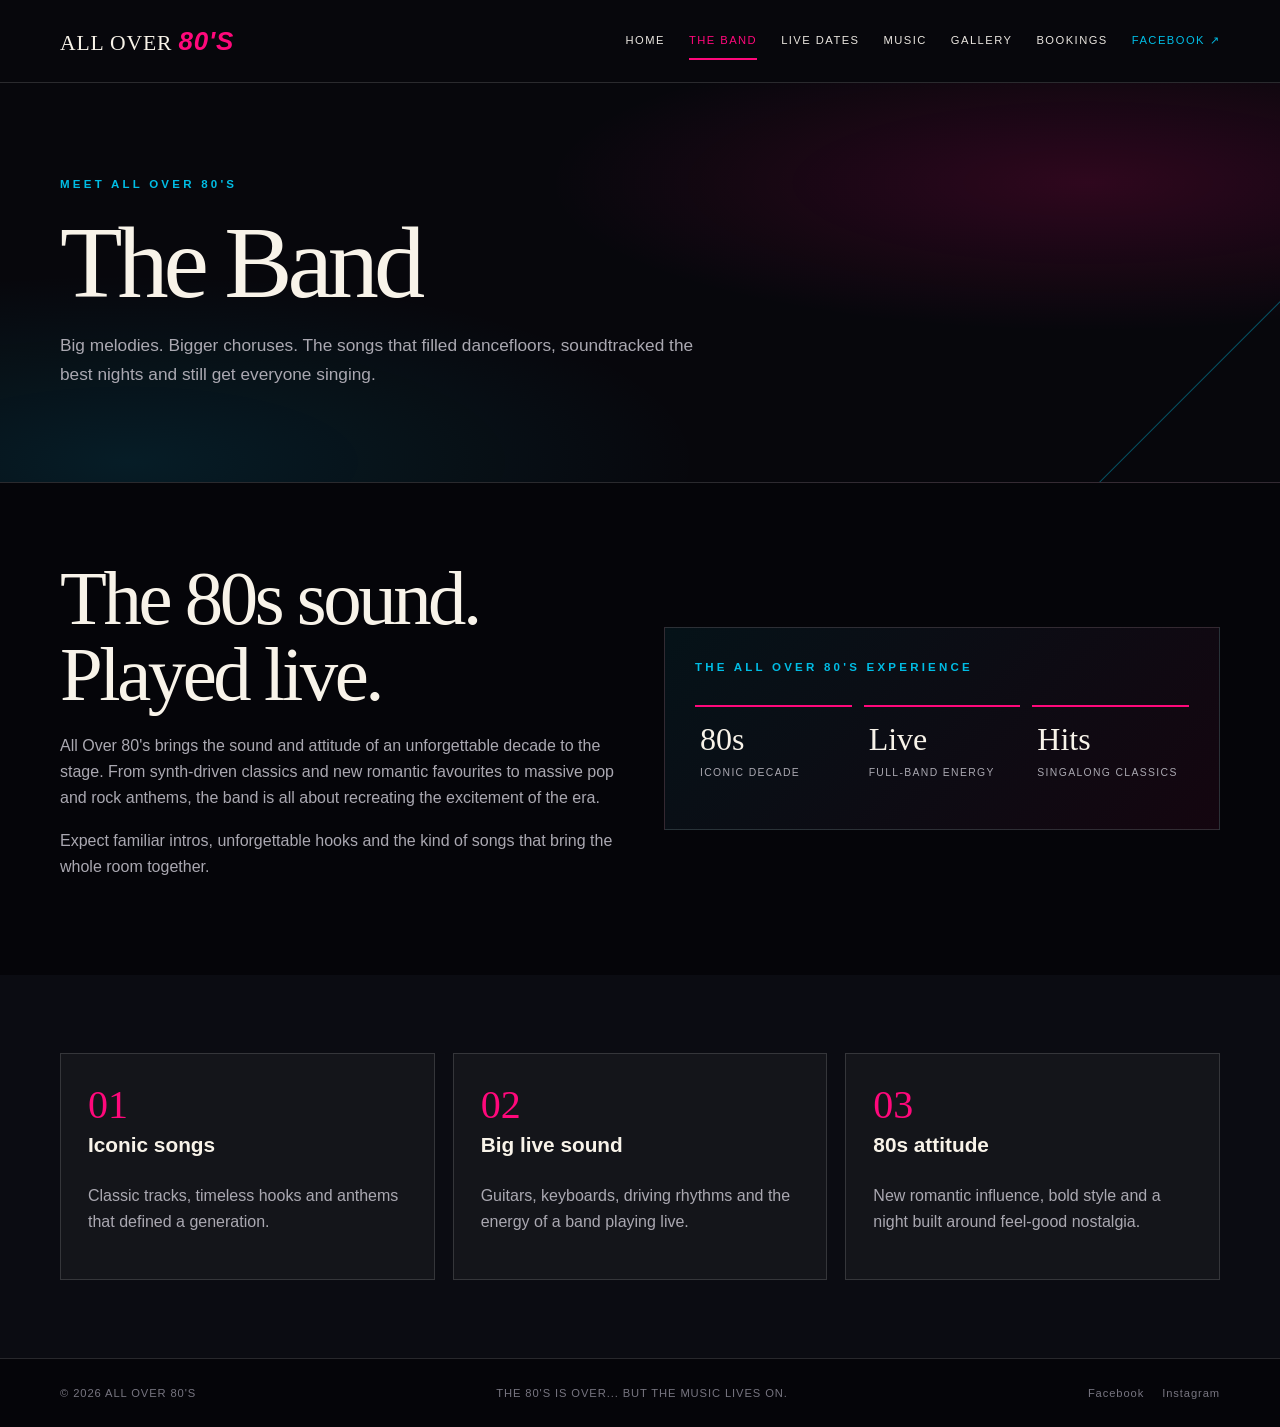
==== band.html @ 2fe8a147 "Add files via upload" ====
<!DOCTYPE html><html lang="en"><head><meta charset="utf-8"><meta name="viewport" content="width=device-width,initial-scale=1"><meta name="theme-color" content="#050509"><meta name="description" content="Meet All Over 80's and discover the band."><title>The Band | All Over 80's</title><link rel="stylesheet" href="assets/styles.css"></head><body><header class="site-header"><div class="wrap nav">
<a class="brand" href="index.html">ALL OVER <b>80'S</b></a>
<button class="menu" aria-label="Open navigation" aria-expanded="false" onclick="toggleMenu()">☰</button>
<nav id="nav"><a class="" href="index.html">Home</a><a class="active" href="band.html">The Band</a><a class="" href="live.html">Live Dates</a><a class="" href="music.html">Music</a><a class="" href="gallery.html">Gallery</a><a class="" href="bookings.html">Bookings</a><a class="social-nav" href="https://www.facebook.com/share/1AEYvwvTdi/" target="_blank" rel="noopener">Facebook ↗</a></nav>
</div></header><main>
<section class="page-hero"><div class="wrap"><div class="eyebrow">Meet All Over 80's</div><h1>The Band</h1><p>Big melodies. Bigger choruses. The songs that filled dancefloors, soundtracked the best nights and still get everyone singing.</p></div></section>
<section class="content"><div class="wrap two-col"><div><h2>The 80s sound.<br>Played live.</h2><p>All Over 80's brings the sound and attitude of an unforgettable decade to the stage. From synth-driven classics and new romantic favourites to massive pop and rock anthems, the band is all about recreating the excitement of the era.</p><p>Expect familiar intros, unforgettable hooks and the kind of songs that bring the whole room together.</p></div><div class="panel"><div class="eyebrow">The All Over 80's experience</div><div class="stats"><div class="stat"><strong>80s</strong><span>Iconic decade</span></div><div class="stat"><strong>Live</strong><span>Full-band energy</span></div><div class="stat"><strong>Hits</strong><span>Singalong classics</span></div></div></div></div></section>
<section class="content" style="background:#0b0c12"><div class="wrap"><div class="card-grid"><article class="card"><div class="num">01</div><h3>Iconic songs</h3><p>Classic tracks, timeless hooks and anthems that defined a generation.</p></article><article class="card"><div class="num">02</div><h3>Big live sound</h3><p>Guitars, keyboards, driving rhythms and the energy of a band playing live.</p></article><article class="card"><div class="num">03</div><h3>80s attitude</h3><p>New romantic influence, bold style and a night built around feel-good nostalgia.</p></article></div></div></section>
</main><footer><div class="wrap footer-row"><span>© <span id="year"></span> ALL OVER 80'S</span><span>THE 80'S IS OVER... BUT THE MUSIC LIVES ON.</span><div class="footer-social"><a href="https://www.facebook.com/share/1AEYvwvTdi/" target="_blank" rel="noopener">Facebook</a><a href="https://www.instagram.com/allover80s/" target="_blank" rel="noopener">Instagram</a></div></div></footer>
<script src="assets/site.js"></script></body></html>
---- assets/styles.css ----
:root{--ink:#050509;--panel:#0d1019;--white:#f8f3e9;--muted:#aaa8b1;--pink:#ff087b;--cyan:#00bde5;--line:rgba(255,255,255,.14);--max:1160px}
*{box-sizing:border-box}html{scroll-behavior:smooth}body{margin:0;background:var(--ink);color:var(--white);font:16px/1.65 Arial,Helvetica,sans-serif}
a{color:inherit;text-decoration:none}img{max-width:100%;display:block}.wrap{width:min(var(--max),calc(100% - 44px));margin:auto}
.eyebrow{font-size:.72rem;letter-spacing:.28em;text-transform:uppercase;color:var(--cyan);font-weight:700}
h1,h2,h3,p{margin-top:0}h1,h2,.display{font-family:Georgia,'Times New Roman',serif;font-weight:500;line-height:.99}
h1{font-size:clamp(3rem,8vw,6.8rem);letter-spacing:-.05em;margin:18px 0}h2{font-size:clamp(2.5rem,6vw,4.8rem);letter-spacing:-.045em;margin-bottom:20px}h3{font-size:1.3rem}p{color:var(--muted)}
.btn{display:inline-flex;align-items:center;justify-content:center;gap:10px;padding:14px 22px;border:1px solid var(--pink);background:var(--pink);color:#fff;font-weight:800;letter-spacing:.12em;text-transform:uppercase;font-size:.75rem;transition:.2s;cursor:pointer}
.btn:hover{background:transparent;color:var(--pink);transform:translateY(-2px)}.btn.outline{background:transparent;border-color:var(--cyan)}.btn.outline:hover{background:var(--cyan);color:#001018}
.site-header{position:relative;z-index:10;background:#07070c;border-bottom:1px solid var(--line)}
.nav{min-height:82px;display:flex;align-items:center;justify-content:space-between;gap:24px}.brand{font:1.35rem Georgia,serif;letter-spacing:.04em;white-space:nowrap}.brand b{font:bold italic 1.2em Arial;color:var(--pink)}
nav{display:flex;gap:24px;align-items:center}nav a{font-size:.7rem;text-transform:uppercase;letter-spacing:.13em;color:#e9e5df;padding:9px 0;border-bottom:2px solid transparent}
nav a:hover,nav a.active{color:var(--pink);border-color:var(--pink)}.social-nav{color:var(--cyan)}
.menu{display:none;background:none;border:1px solid var(--line);color:white;padding:9px 12px;font-size:1.2rem}
.page-hero{padding:92px 0 76px;position:relative;overflow:hidden;background:radial-gradient(ellipse at 85% 25%,rgba(255,8,123,.16),transparent 35%),radial-gradient(ellipse at 10% 95%,rgba(0,189,229,.12),transparent 35%),#07070c;border-bottom:1px solid var(--line)}
.page-hero:after{content:"";position:absolute;width:350px;height:350px;border:1px solid rgba(0,189,229,.4);transform:rotate(45deg);right:-180px;bottom:-240px;pointer-events:none}
.page-hero .wrap{position:relative;z-index:1}.page-hero p{max-width:650px;font-size:1.08rem}
.content{padding:78px 0}.two-col{display:grid;grid-template-columns:1fr 1fr;gap:48px;align-items:center}
.panel{background:linear-gradient(135deg,rgba(0,189,229,.07),rgba(255,8,123,.06));border:1px solid var(--line);padding:30px}
.card-grid{display:grid;grid-template-columns:repeat(3,1fr);gap:18px}.card{background:rgba(255,255,255,.035);border:1px solid var(--line);padding:27px;min-height:190px}.card .num{font:2.5rem Georgia,serif;color:var(--pink)}
.logo-home{max-width:560px;margin:auto;border:1px solid rgba(255,8,123,.55);box-shadow:14px 14px 0 rgba(0,189,229,.12)}
.home-grid{display:grid;grid-template-columns:1fr 1fr;gap:55px;align-items:center}.home-hero{padding:72px 0 90px;background:radial-gradient(ellipse at 75% 35%,rgba(255,8,123,.17),transparent 35%),radial-gradient(ellipse at 15% 90%,rgba(0,189,229,.13),transparent 33%),#050509}
.home-hero h1 .pink{font:900 italic 1.05em Arial;color:var(--pink);letter-spacing:-.08em}.lead{font-size:1.08rem;max-width:520px}.actions{display:flex;gap:13px;flex-wrap:wrap;margin-top:28px}
.ticker{border-top:1px solid var(--line);border-bottom:1px solid var(--line);background:#090b12;padding:16px 0;text-align:center;font-size:.75rem;font-weight:800;letter-spacing:.2em;text-transform:uppercase}.ticker span{color:var(--pink);padding:0 18px}
.stats{display:grid;grid-template-columns:repeat(3,1fr);gap:12px;margin-top:28px}.stat{border-top:2px solid var(--pink);padding:14px 5px}.stat strong{display:block;font:2rem Georgia,serif}.stat span{font-size:.65rem;letter-spacing:.13em;text-transform:uppercase;color:var(--muted)}
.gig-panel{border:1px solid var(--line);padding:32px;background:linear-gradient(110deg,rgba(0,189,229,.08),rgba(255,8,123,.07));display:flex;justify-content:space-between;align-items:center;gap:25px}
.gig-panel h3{font:2rem Georgia,serif;margin-bottom:8px}.gig-panel p{margin:0}
.music-grid{display:grid;grid-template-columns:1fr 1fr;gap:18px}.music-card{padding:30px;border:1px solid var(--line);background:#0b0c12}.tag{font-size:.68rem;letter-spacing:.2em;text-transform:uppercase;color:var(--cyan)}
.gallery-grid{display:grid;grid-template-columns:repeat(3,1fr);gap:16px}.gallery-tile{min-height:230px;display:flex;align-items:end;padding:20px;border:1px solid var(--line);background:linear-gradient(145deg,rgba(0,189,229,.22),transparent 55%),linear-gradient(35deg,rgba(255,8,123,.25),#11131d);position:relative;overflow:hidden}.gallery-tile:after{content:"";position:absolute;width:170px;height:170px;border:1px solid rgba(255,255,255,.25);transform:rotate(45deg);right:-55px;top:-55px}.gallery-tile span{position:relative;z-index:1;text-transform:uppercase;letter-spacing:.15em;font-size:.72rem;font-weight:bold}
.booking-layout{display:grid;grid-template-columns:.8fr 1.2fr;gap:45px;align-items:start}.form-box{padding:32px;background:#0d1019;border:1px solid var(--line)}.form-grid{display:grid;grid-template-columns:1fr 1fr;gap:16px}.field{display:flex;flex-direction:column;gap:7px}.field.full{grid-column:1/-1}label{font-size:.72rem;letter-spacing:.12em;text-transform:uppercase;color:#e9e5df}
input,select,textarea{width:100%;padding:13px 14px;background:#07080d;border:1px solid rgba(255,255,255,.2);color:var(--white);font:inherit;border-radius:0}textarea{min-height:130px;resize:vertical}input:focus,select:focus,textarea:focus{outline:1px solid var(--cyan);border-color:var(--cyan)}
.form-note{font-size:.78rem;color:#8c8994;margin:14px 0 20px}.checkline{display:flex;align-items:flex-start;gap:10px;color:var(--muted);font-size:.83rem}.checkline input{width:auto;margin-top:5px}
.socials{display:flex;gap:18px;flex-wrap:wrap;margin-top:22px}.socials a{font-size:.72rem;letter-spacing:.15em;text-transform:uppercase;border-bottom:1px solid var(--pink);padding-bottom:5px}.socials a:hover{color:var(--cyan)}
footer{border-top:1px solid var(--line);padding:25px 0;color:#777580;font-size:.7rem;letter-spacing:.08em}.footer-row{display:flex;justify-content:space-between;gap:18px;flex-wrap:wrap}.footer-social{display:flex;gap:18px}
@media(max-width:900px){nav{gap:14px}nav a{font-size:.64rem;letter-spacing:.08em}.home-grid,.two-col,.booking-layout{grid-template-columns:1fr}.logo-home{max-width:600px}.card-grid{grid-template-columns:1fr 1fr}}
@media(max-width:700px){.wrap{width:min(100% - 32px,var(--max))}.nav{min-height:72px}.menu{display:block}nav{display:none;position:absolute;top:71px;left:0;width:100%;padding:18px 22px 24px;background:#08090f;border-bottom:1px solid var(--line);flex-direction:column;align-items:flex-start}nav.open{display:flex}nav a{font-size:.75rem}.home-grid{gap:38px}.home-hero{padding:55px 0 65px}.page-hero{padding:65px 0 55px}.content{padding:60px 0}.card-grid,.gallery-grid,.music-grid{grid-template-columns:1fr}.gig-panel{align-items:flex-start;flex-direction:column}.form-grid{grid-template-columns:1fr}.field.full{grid-column:auto}.form-box{padding:22px}}
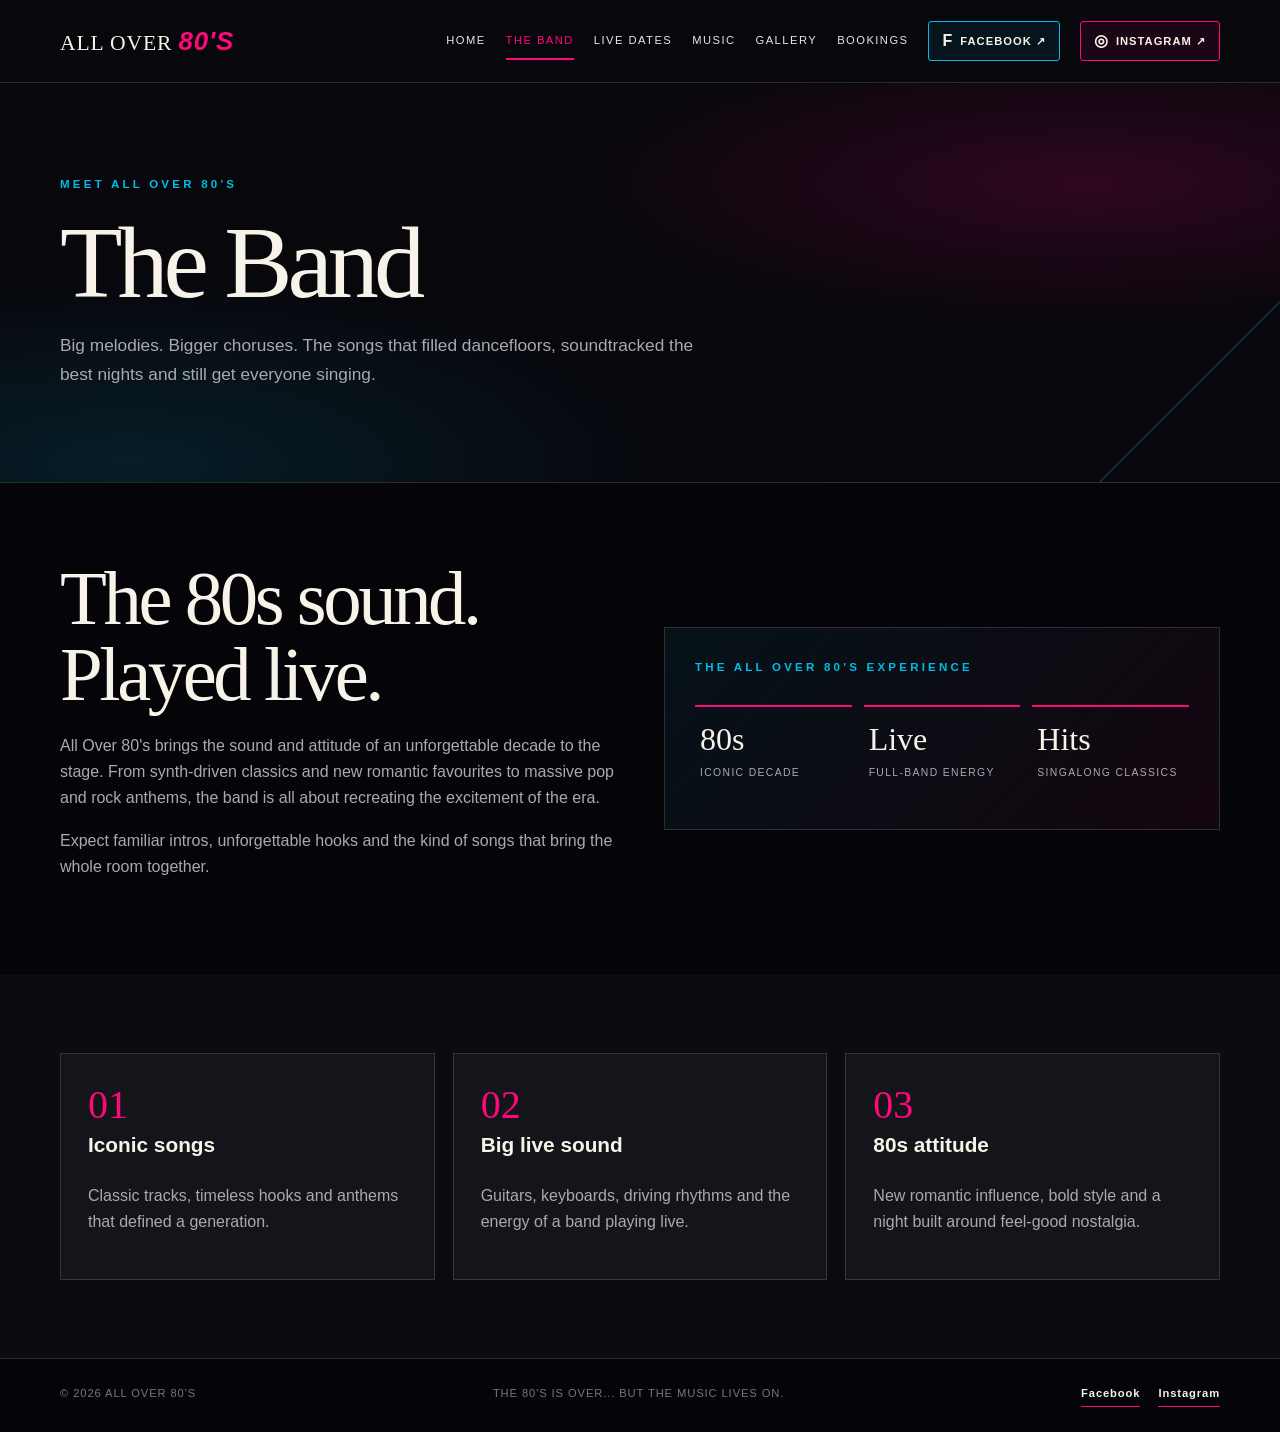
==== commit c6f8c632: "Add files via upload" ====
--- a/band.html
+++ b/band.html
@@ -1,7 +1,7 @@
 <!DOCTYPE html><html lang="en"><head><meta charset="utf-8"><meta name="viewport" content="width=device-width,initial-scale=1"><meta name="theme-color" content="#050509"><meta name="description" content="Meet All Over 80's and discover the band."><title>The Band | All Over 80's</title><link rel="stylesheet" href="assets/styles.css"></head><body><header class="site-header"><div class="wrap nav">
 <a class="brand" href="index.html">ALL OVER <b>80'S</b></a>
 <button class="menu" aria-label="Open navigation" aria-expanded="false" onclick="toggleMenu()">☰</button>
-<nav id="nav"><a class="" href="index.html">Home</a><a class="active" href="band.html">The Band</a><a class="" href="live.html">Live Dates</a><a class="" href="music.html">Music</a><a class="" href="gallery.html">Gallery</a><a class="" href="bookings.html">Bookings</a><a class="social-nav" href="https://www.facebook.com/share/1AEYvwvTdi/" target="_blank" rel="noopener">Facebook ↗</a></nav>
+<nav id="nav"><a class="" href="index.html">Home</a><a class="active" href="band.html">The Band</a><a class="" href="live.html">Live Dates</a><a class="" href="music.html">Music</a><a class="" href="gallery.html">Gallery</a><a class="" href="bookings.html">Bookings</a><a class="social-nav facebook" href="https://www.facebook.com/share/1AEYvwvTdi/" target="_blank" rel="noopener"><span class="social-icon">f</span> Facebook ↗</a><a class="social-nav instagram" href="https://www.instagram.com/allover80s/" target="_blank" rel="noopener"><span class="social-icon">◎</span> Instagram ↗</a></nav>
 </div></header><main>
 <section class="page-hero"><div class="wrap"><div class="eyebrow">Meet All Over 80's</div><h1>The Band</h1><p>Big melodies. Bigger choruses. The songs that filled dancefloors, soundtracked the best nights and still get everyone singing.</p></div></section>
 <section class="content"><div class="wrap two-col"><div><h2>The 80s sound.<br>Played live.</h2><p>All Over 80's brings the sound and attitude of an unforgettable decade to the stage. From synth-driven classics and new romantic favourites to massive pop and rock anthems, the band is all about recreating the excitement of the era.</p><p>Expect familiar intros, unforgettable hooks and the kind of songs that bring the whole room together.</p></div><div class="panel"><div class="eyebrow">The All Over 80's experience</div><div class="stats"><div class="stat"><strong>80s</strong><span>Iconic decade</span></div><div class="stat"><strong>Live</strong><span>Full-band energy</span></div><div class="stat"><strong>Hits</strong><span>Singalong classics</span></div></div></div></div></section>
--- a/assets/styles.css
+++ b/assets/styles.css
@@ -9,8 +9,13 @@
 .btn:hover{background:transparent;color:var(--pink);transform:translateY(-2px)}.btn.outline{background:transparent;border-color:var(--cyan)}.btn.outline:hover{background:var(--cyan);color:#001018}
 .site-header{position:relative;z-index:10;background:#07070c;border-bottom:1px solid var(--line)}
 .nav{min-height:82px;display:flex;align-items:center;justify-content:space-between;gap:24px}.brand{font:1.35rem Georgia,serif;letter-spacing:.04em;white-space:nowrap}.brand b{font:bold italic 1.2em Arial;color:var(--pink)}
-nav{display:flex;gap:24px;align-items:center}nav a{font-size:.7rem;text-transform:uppercase;letter-spacing:.13em;color:#e9e5df;padding:9px 0;border-bottom:2px solid transparent}
-nav a:hover,nav a.active{color:var(--pink);border-color:var(--pink)}.social-nav{color:var(--cyan)}
+nav{display:flex;gap:20px;align-items:center}nav a{font-size:.7rem;text-transform:uppercase;letter-spacing:.13em;color:#e9e5df;padding:9px 0;border-bottom:2px solid transparent}
+nav a:hover,nav a.active{color:var(--pink);border-color:var(--pink)}
+nav a.social-nav{display:inline-flex;align-items:center;gap:7px;padding:10px 13px;border:1px solid var(--cyan);border-radius:3px;color:var(--white);font-weight:800;letter-spacing:.09em;background:rgba(0,189,229,.08);transition:.2s}
+nav a.social-nav:hover{background:var(--cyan);color:#001018;border-color:var(--cyan)}
+nav a.social-nav.instagram{border-color:var(--pink);background:rgba(255,8,123,.08)}
+nav a.social-nav.instagram:hover{background:var(--pink);color:#fff;border-color:var(--pink)}
+.social-icon{font-size:1rem;line-height:1}
 .menu{display:none;background:none;border:1px solid var(--line);color:white;padding:9px 12px;font-size:1.2rem}
 .page-hero{padding:92px 0 76px;position:relative;overflow:hidden;background:radial-gradient(ellipse at 85% 25%,rgba(255,8,123,.16),transparent 35%),radial-gradient(ellipse at 10% 95%,rgba(0,189,229,.12),transparent 35%),#07070c;border-bottom:1px solid var(--line)}
 .page-hero:after{content:"";position:absolute;width:350px;height:350px;border:1px solid rgba(0,189,229,.4);transform:rotate(45deg);right:-180px;bottom:-240px;pointer-events:none}
@@ -33,4 +38,42 @@
 .socials{display:flex;gap:18px;flex-wrap:wrap;margin-top:22px}.socials a{font-size:.72rem;letter-spacing:.15em;text-transform:uppercase;border-bottom:1px solid var(--pink);padding-bottom:5px}.socials a:hover{color:var(--cyan)}
 footer{border-top:1px solid var(--line);padding:25px 0;color:#777580;font-size:.7rem;letter-spacing:.08em}.footer-row{display:flex;justify-content:space-between;gap:18px;flex-wrap:wrap}.footer-social{display:flex;gap:18px}
 @media(max-width:900px){nav{gap:14px}nav a{font-size:.64rem;letter-spacing:.08em}.home-grid,.two-col,.booking-layout{grid-template-columns:1fr}.logo-home{max-width:600px}.card-grid{grid-template-columns:1fr 1fr}}
-@media(max-width:700px){.wrap{width:min(100% - 32px,var(--max))}.nav{min-height:72px}.menu{display:block}nav{display:none;position:absolute;top:71px;left:0;width:100%;padding:18px 22px 24px;background:#08090f;border-bottom:1px solid var(--line);flex-direction:column;align-items:flex-start}nav.open{display:flex}nav a{font-size:.75rem}.home-grid{gap:38px}.home-hero{padding:55px 0 65px}.page-hero{padding:65px 0 55px}.content{padding:60px 0}.card-grid,.gallery-grid,.music-grid{grid-template-columns:1fr}.gig-panel{align-items:flex-start;flex-direction:column}.form-grid{grid-template-columns:1fr}.field.full{grid-column:auto}.form-box{padding:22px}}
+@media(max-width:700px){.wrap{width:min(100% - 32px,var(--max))}.nav{min-height:72px}.menu{display:block}nav{display:none;position:absolute;top:71px;left:0;width:100%;padding:18px 22px 24px;background:#08090f;border-bottom:1px solid var(--line);flex-direction:column;align-items:flex-start}nav.open{display:flex}nav a{font-size:.75rem}nav a.social-nav{width:100%;justify-content:center;margin-top:3px}.home-grid{gap:38px}.home-hero{padding:55px 0 65px}.page-hero{padding:65px 0 55px}.content{padding:60px 0}.card-grid,.gallery-grid,.music-grid{grid-template-columns:1fr}.gig-panel{align-items:flex-start;flex-direction:column}.form-grid{grid-template-columns:1fr}.field.full{grid-column:auto}.form-box{padding:22px}}
+
+.social-follow{background:linear-gradient(110deg,rgba(0,189,229,.09),rgba(255,8,123,.09));border-top:1px solid var(--line);border-bottom:1px solid var(--line)}
+.social-follow .actions{margin-top:24px}
+.footer-social a{display:inline-flex;align-items:center;gap:6px;color:var(--white);font-weight:700;border-bottom:1px solid var(--pink);padding-bottom:4px}
+.footer-social a:hover{color:var(--cyan)}
+
+/* Accessibility and small-screen refinements */
+html{scroll-padding-top:84px}
+body{overflow-x:hidden;-webkit-text-size-adjust:100%}
+button,a,input,select,textarea{-webkit-tap-highlight-color:transparent}
+button,.btn{min-height:46px}
+input,select,textarea{font-size:16px;min-height:46px}
+textarea{min-height:150px}
+.form-status{font-size:.9rem;font-weight:700;margin:12px 0 0;min-height:1.5em}
+.form-status.success{color:#64e6a0}
+.form-status.error{color:#ff8da9}
+#booking-submit:disabled{opacity:.65;cursor:wait;transform:none}
+@media(max-width:700px){
+  .wrap{width:calc(100% - 32px)}
+  .brand{font-size:1.12rem}
+  .home-hero h1{font-size:clamp(3.2rem,17vw,5rem)}
+  .page-hero h1{font-size:clamp(2.8rem,13vw,4.4rem);overflow-wrap:anywhere}
+  h2{font-size:clamp(2.35rem,11vw,3.5rem)}
+  .page-hero p,.lead{font-size:1rem}
+  .content{padding:48px 0}
+  .form-box{padding:18px}
+  .form-grid{gap:13px}
+  .field{min-width:0}
+  input,select,textarea{max-width:100%;min-width:0}
+  .btn{width:100%;white-space:normal;text-align:center;line-height:1.35}
+  .actions{display:grid;grid-template-columns:1fr;width:100%}
+  .stats{grid-template-columns:repeat(3,minmax(0,1fr))}
+  .stat strong{font-size:1.55rem}
+  .stat span{font-size:.58rem;letter-spacing:.08em}
+  .footer-row{align-items:flex-start;flex-direction:column}
+  .footer-social{flex-wrap:wrap}
+  nav.open{max-height:calc(100vh - 72px);overflow-y:auto}
+}
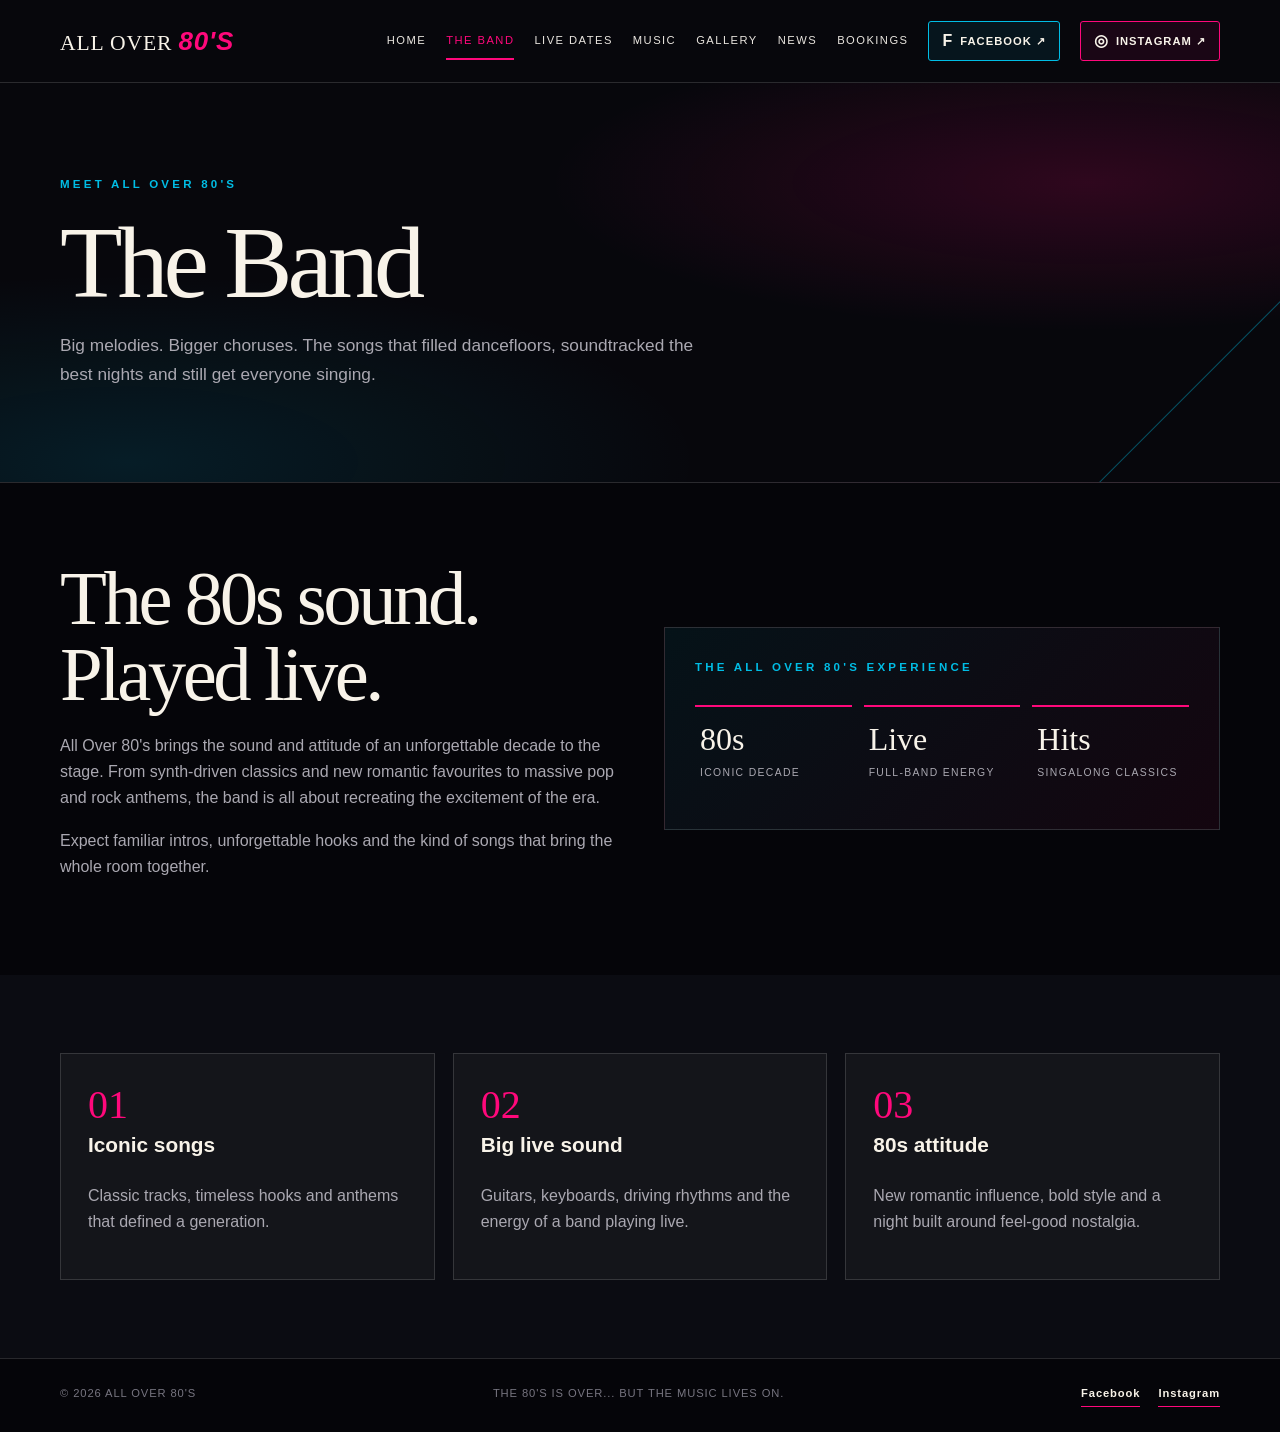
==== commit 0a016108: "Add files via upload" ====
--- a/band.html
+++ b/band.html
@@ -1,7 +1,7 @@
 <!DOCTYPE html><html lang="en"><head><meta charset="utf-8"><meta name="viewport" content="width=device-width,initial-scale=1"><meta name="theme-color" content="#050509"><meta name="description" content="Meet All Over 80's and discover the band."><title>The Band | All Over 80's</title><link rel="stylesheet" href="assets/styles.css"></head><body><header class="site-header"><div class="wrap nav">
 <a class="brand" href="index.html">ALL OVER <b>80'S</b></a>
 <button class="menu" aria-label="Open navigation" aria-expanded="false" onclick="toggleMenu()">☰</button>
-<nav id="nav"><a class="" href="index.html">Home</a><a class="active" href="band.html">The Band</a><a class="" href="live.html">Live Dates</a><a class="" href="music.html">Music</a><a class="" href="gallery.html">Gallery</a><a class="" href="bookings.html">Bookings</a><a class="social-nav facebook" href="https://www.facebook.com/share/1AEYvwvTdi/" target="_blank" rel="noopener"><span class="social-icon">f</span> Facebook ↗</a><a class="social-nav instagram" href="https://www.instagram.com/allover80s/" target="_blank" rel="noopener"><span class="social-icon">◎</span> Instagram ↗</a></nav>
+<nav id="nav"><a class="" href="index.html">Home</a><a class="active" href="band.html">The Band</a><a class="" href="live.html">Live Dates</a><a class="" href="music.html">Music</a><a class="" href="gallery.html">Gallery</a><a class="" href="news.html">News</a><a class="" href="bookings.html">Bookings</a><a class="social-nav facebook" href="https://www.facebook.com/share/1AEYvwvTdi/" target="_blank" rel="noopener"><span class="social-icon">f</span> Facebook ↗</a><a class="social-nav instagram" href="https://www.instagram.com/allover80s/" target="_blank" rel="noopener"><span class="social-icon">◎</span> Instagram ↗</a></nav>
 </div></header><main>
 <section class="page-hero"><div class="wrap"><div class="eyebrow">Meet All Over 80's</div><h1>The Band</h1><p>Big melodies. Bigger choruses. The songs that filled dancefloors, soundtracked the best nights and still get everyone singing.</p></div></section>
 <section class="content"><div class="wrap two-col"><div><h2>The 80s sound.<br>Played live.</h2><p>All Over 80's brings the sound and attitude of an unforgettable decade to the stage. From synth-driven classics and new romantic favourites to massive pop and rock anthems, the band is all about recreating the excitement of the era.</p><p>Expect familiar intros, unforgettable hooks and the kind of songs that bring the whole room together.</p></div><div class="panel"><div class="eyebrow">The All Over 80's experience</div><div class="stats"><div class="stat"><strong>80s</strong><span>Iconic decade</span></div><div class="stat"><strong>Live</strong><span>Full-band energy</span></div><div class="stat"><strong>Hits</strong><span>Singalong classics</span></div></div></div></div></section>
--- a/assets/styles.css
+++ b/assets/styles.css
@@ -77,3 +77,24 @@
   .footer-social{flex-wrap:wrap}
   nav.open{max-height:calc(100vh - 72px);overflow-y:auto}
 }
+
+/* Compact homepage hero on phones so the logo and key intro fit above the fold */
+@media(max-width:700px){
+  .home-hero{padding:22px 0 28px}
+  .home-grid{gap:14px}
+  .home-hero h1{font-size:clamp(2.65rem,12vw,3.5rem);margin:8px 0 10px;line-height:.9}
+  .home-hero .eyebrow{font-size:.62rem;letter-spacing:.19em}
+  .home-hero .lead{font-size:.9rem;line-height:1.4;margin:10px 0 0}
+  .home-hero .actions{margin-top:14px;gap:8px}
+  .home-hero .btn{min-height:42px;padding:10px 15px}
+  .logo-home{width:min(46vw,190px);max-width:190px;max-height:128px;object-fit:contain;margin:0 auto;box-shadow:7px 7px 0 rgba(0,189,229,.12)}
+}
+@media(max-width:380px){
+  .home-hero{padding:16px 0 22px}
+  .home-grid{gap:10px}
+  .home-hero .lead{font-size:.86rem}
+  .logo-home{width:min(42vw,155px);max-height:105px}
+}
+
+/* CMS-managed content */
+.cms-grid{display:grid;grid-template-columns:repeat(auto-fit,minmax(min(100%,270px),1fr));gap:20px;margin:22px 0 36px}.cms-card{background:#11111b;border:1px solid rgba(255,255,255,.14);border-radius:12px;padding:22px;overflow:hidden}.cms-card h3{font-size:1.35rem;margin:10px 0;color:#fff}.cms-card p{white-space:pre-line;line-height:1.6}.cms-date{color:#5ee6df;font-weight:700;letter-spacing:.04em}.cms-photo{width:100%;max-height:280px;object-fit:cover;border-radius:8px;margin-bottom:12px}.cms-gallery{display:grid;grid-template-columns:repeat(auto-fit,minmax(min(100%,260px),1fr));gap:20px;margin:24px 0}.cms-figure{margin:0;background:#11111b;border:1px solid rgba(255,255,255,.13);border-radius:12px;overflow:hidden}.cms-figure img{width:100%;height:280px;object-fit:cover;display:block}.cms-figure figcaption{padding:14px;color:#e6e1dd}.cms-archive{margin:35px 0}.cms-archive summary{cursor:pointer;color:#5ee6df;font-weight:bold;padding:12px 0}.cms-empty{padding:28px 0;opacity:.85}.cms-subhead{margin-top:34px}
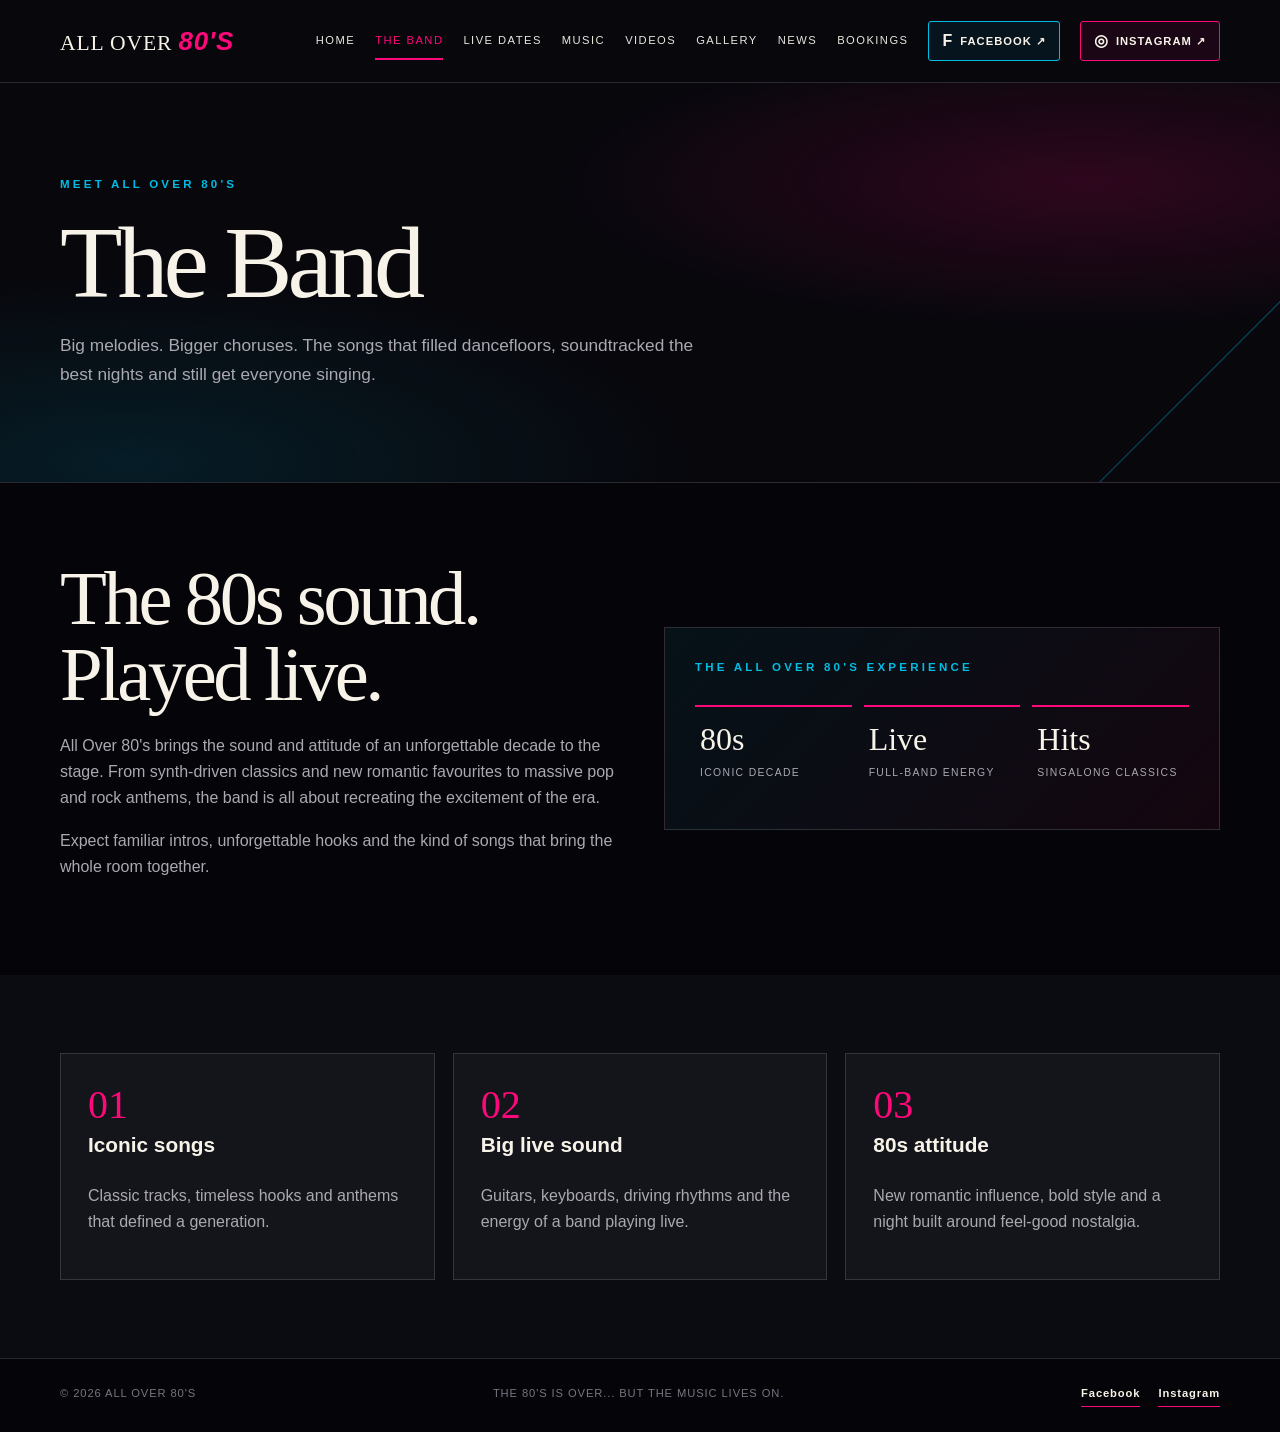
==== commit 892bcb99: "Add files via upload" ====
--- a/band.html
+++ b/band.html
@@ -1,7 +1,7 @@
 <!DOCTYPE html><html lang="en"><head><meta charset="utf-8"><meta name="viewport" content="width=device-width,initial-scale=1"><meta name="theme-color" content="#050509"><meta name="description" content="Meet All Over 80's and discover the band."><title>The Band | All Over 80's</title><link rel="stylesheet" href="assets/styles.css"></head><body><header class="site-header"><div class="wrap nav">
 <a class="brand" href="index.html">ALL OVER <b>80'S</b></a>
 <button class="menu" aria-label="Open navigation" aria-expanded="false" onclick="toggleMenu()">☰</button>
-<nav id="nav"><a class="" href="index.html">Home</a><a class="active" href="band.html">The Band</a><a class="" href="live.html">Live Dates</a><a class="" href="music.html">Music</a><a class="" href="gallery.html">Gallery</a><a class="" href="news.html">News</a><a class="" href="bookings.html">Bookings</a><a class="social-nav facebook" href="https://www.facebook.com/share/1AEYvwvTdi/" target="_blank" rel="noopener"><span class="social-icon">f</span> Facebook ↗</a><a class="social-nav instagram" href="https://www.instagram.com/allover80s/" target="_blank" rel="noopener"><span class="social-icon">◎</span> Instagram ↗</a></nav>
+<nav id="nav"><a class="" href="index.html">Home</a><a class="active" href="band.html">The Band</a><a class="" href="live.html">Live Dates</a><a class="" href="music.html">Music</a><a class="" href="videos.html">Videos</a><a class="" href="gallery.html">Gallery</a><a class="" href="news.html">News</a><a class="" href="bookings.html">Bookings</a><a class="social-nav facebook" href="https://www.facebook.com/share/1AEYvwvTdi/" target="_blank" rel="noopener"><span class="social-icon">f</span> Facebook ↗</a><a class="social-nav instagram" href="https://www.instagram.com/allover80s/" target="_blank" rel="noopener"><span class="social-icon">◎</span> Instagram ↗</a></nav>
 </div></header><main>
 <section class="page-hero"><div class="wrap"><div class="eyebrow">Meet All Over 80's</div><h1>The Band</h1><p>Big melodies. Bigger choruses. The songs that filled dancefloors, soundtracked the best nights and still get everyone singing.</p></div></section>
 <section class="content"><div class="wrap two-col"><div><h2>The 80s sound.<br>Played live.</h2><p>All Over 80's brings the sound and attitude of an unforgettable decade to the stage. From synth-driven classics and new romantic favourites to massive pop and rock anthems, the band is all about recreating the excitement of the era.</p><p>Expect familiar intros, unforgettable hooks and the kind of songs that bring the whole room together.</p></div><div class="panel"><div class="eyebrow">The All Over 80's experience</div><div class="stats"><div class="stat"><strong>80s</strong><span>Iconic decade</span></div><div class="stat"><strong>Live</strong><span>Full-band energy</span></div><div class="stat"><strong>Hits</strong><span>Singalong classics</span></div></div></div></div></section>
--- a/assets/styles.css
+++ b/assets/styles.css
@@ -98,3 +98,6 @@
 
 /* CMS-managed content */
 .cms-grid{display:grid;grid-template-columns:repeat(auto-fit,minmax(min(100%,270px),1fr));gap:20px;margin:22px 0 36px}.cms-card{background:#11111b;border:1px solid rgba(255,255,255,.14);border-radius:12px;padding:22px;overflow:hidden}.cms-card h3{font-size:1.35rem;margin:10px 0;color:#fff}.cms-card p{white-space:pre-line;line-height:1.6}.cms-date{color:#5ee6df;font-weight:700;letter-spacing:.04em}.cms-photo{width:100%;max-height:280px;object-fit:cover;border-radius:8px;margin-bottom:12px}.cms-gallery{display:grid;grid-template-columns:repeat(auto-fit,minmax(min(100%,260px),1fr));gap:20px;margin:24px 0}.cms-figure{margin:0;background:#11111b;border:1px solid rgba(255,255,255,.13);border-radius:12px;overflow:hidden}.cms-figure img{width:100%;height:280px;object-fit:cover;display:block}.cms-figure figcaption{padding:14px;color:#e6e1dd}.cms-archive{margin:35px 0}.cms-archive summary{cursor:pointer;color:#5ee6df;font-weight:bold;padding:12px 0}.cms-empty{padding:28px 0;opacity:.85}.cms-subhead{margin-top:34px}
+
+/* CMS video embeds */
+.cms-video-card{padding:14px}.cms-video{display:block;width:100%;aspect-ratio:16/9;border:0;border-radius:8px;background:#000;margin-bottom:14px}
